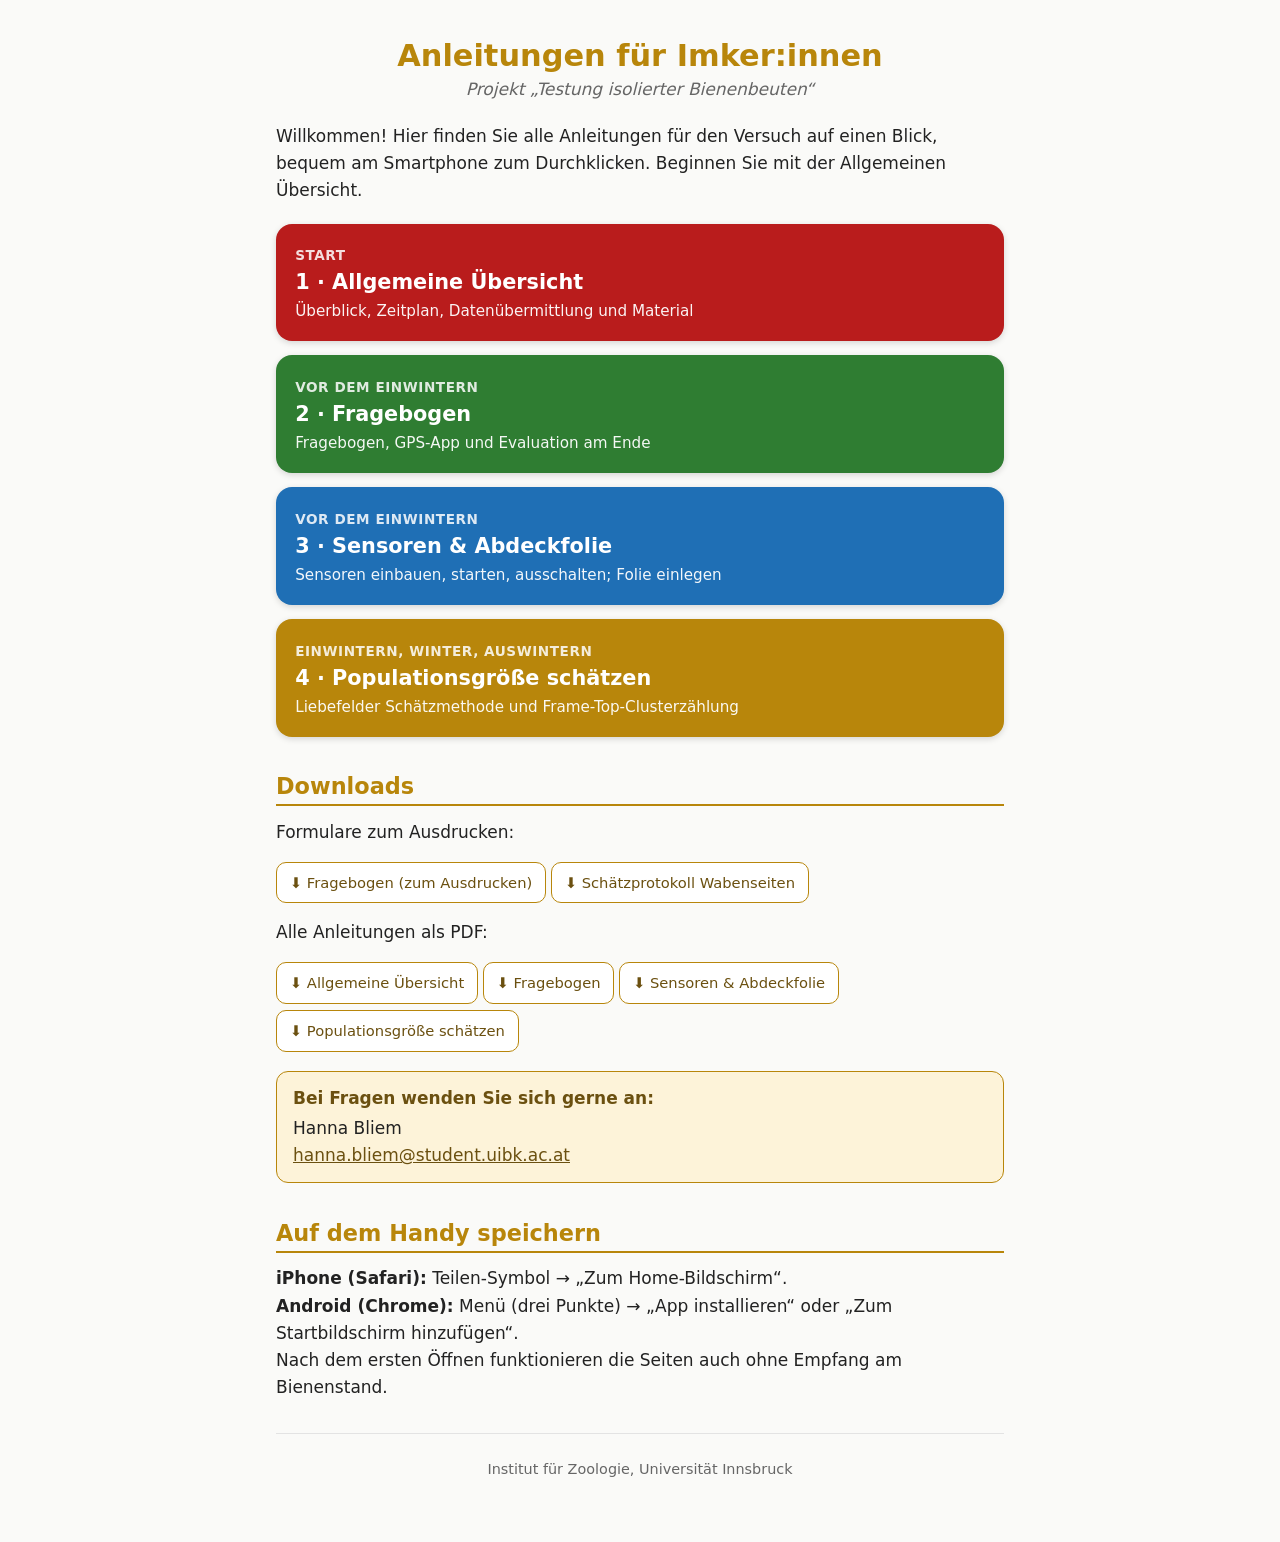
==== index.html @ aa2f10ea "Add files via upload" ====
<!doctype html>
<html lang="de"><head><meta charset="utf-8"><meta name="viewport" content="width=device-width,initial-scale=1">
<title>Imker-Anleitungen – Testung isolierter Bienenbeuten</title>
<meta name="theme-color" content="#B8860B"><link rel="manifest" href="manifest.webmanifest">
<link rel="icon" href="assets/icon-192.png"><link rel="apple-touch-icon" href="assets/icon-192.png">
<link rel="stylesheet" href="assets/style.css"></head><body class="amber">
<main>
<h1 style="margin-top:1.4rem">Anleitungen für Imker:innen</h1>
<p class="sub">Projekt „Testung isolierter Bienenbeuten“</p>
<p>Willkommen! Hier finden Sie alle Anleitungen für den Versuch auf einen Blick, bequem am Smartphone zum Durchklicken. Beginnen Sie mit der Allgemeinen Übersicht.</p>
<div class="home-tiles">
<a class="hero r" href="allgemein.html"><span class="no">Start</span><h2>1 · Allgemeine Übersicht</h2><p>Überblick, Zeitplan, Datenübermittlung und Material</p></a>
<a class="hero g" href="fragebogen.html"><span class="no">Vor dem Einwintern</span><h2>2 · Fragebogen</h2><p>Fragebogen, GPS-App und Evaluation am Ende</p></a>
<a class="hero b" href="sensoren.html"><span class="no">Vor dem Einwintern</span><h2>3 · Sensoren &amp; Abdeckfolie</h2><p>Sensoren einbauen, starten, ausschalten; Folie einlegen</p></a>
<a class="hero a" href="populationsgroesse.html"><span class="no">Einwintern, Winter, Auswintern</span><h2>4 · Populationsgröße schätzen</h2><p>Liebefelder Schätzmethode und Frame-Top-Clusterzählung</p></a>
</div>
<h2>Downloads</h2>
<p>Formulare zum Ausdrucken:</p><p><a class="dl" href="downloads/Fragebogen.pdf">⬇ Fragebogen (zum Ausdrucken)</a><a class="dl" href="downloads/Schaetzprotokoll_Wabenseiten.pdf">⬇ Schätzprotokoll Wabenseiten</a></p>
<p>Alle Anleitungen als PDF:</p><p><a class="dl" href="downloads/1_Anleitung_Allgemein.pdf">⬇ Allgemeine Übersicht</a><a class="dl" href="downloads/2_Anleitung_Fragebogen.pdf">⬇ Fragebogen</a><a class="dl" href="downloads/3_Anleitung_Sensoren.pdf">⬇ Sensoren & Abdeckfolie</a><a class="dl" href="downloads/4_Anleitung_Populationsgroesse_schaetzen.pdf">⬇ Populationsgröße schätzen</a></p>
<div class="box"><strong>Bei Fragen wenden Sie sich gerne an:</strong>Hanna Bliem<br><a href="mailto:hanna.bliem@student.uibk.ac.at">hanna.bliem@student.uibk.ac.at</a></div>
<h2>Auf dem Handy speichern</h2>
<p><b>iPhone (Safari):</b> Teilen-Symbol → „Zum Home-Bildschirm“.<br><b>Android (Chrome):</b> Menü (drei Punkte) → „App installieren“ oder „Zum Startbildschirm hinzufügen“.<br>Nach dem ersten Öffnen funktionieren die Seiten auch ohne Empfang am Bienenstand.</p>
<div class="foot"><p>Institut für Zoologie, Universität Innsbruck</p></div>
</main><script src="assets/app.js"></script></body></html>
---- assets/style.css ----
:root{
  --red:#B91C1C; --red-d:#7F1D1D; --red-l:#FDECEC;
  --green:#2F7D32; --green-d:#1E5622; --green-l:#E8F4E8;
  --blue:#1F6FB5; --blue-d:#154A7C; --blue-l:#E8F1FA;
  --amber:#B8860B; --amber-d:#6B5010; --amber-l:#FDF3D9;
  --ink:#222; --muted:#666; --line:#e3e3e3; --bg:#fafaf8; --card:#fff;
  --accent:var(--red); --accent-d:var(--red-d); --accent-l:var(--red-l);
}
body.green{--accent:var(--green);--accent-d:var(--green-d);--accent-l:var(--green-l)}
body.blue{--accent:var(--blue);--accent-d:var(--blue-d);--accent-l:var(--blue-l)}
body.amber{--accent:var(--amber);--accent-d:var(--amber-d);--accent-l:var(--amber-l)}
*{box-sizing:border-box}
html{-webkit-text-size-adjust:100%;scroll-behavior:smooth}
body{margin:0;font:17px/1.6 system-ui,-apple-system,"Segoe UI",Roboto,Helvetica,Arial,sans-serif;color:var(--ink);background:var(--bg)}
a{color:var(--accent-d)}
.bar{position:sticky;top:0;z-index:20;background:var(--accent);color:#fff;display:flex;align-items:center;gap:.75rem;padding:.55rem 1rem;box-shadow:0 1px 4px rgba(0,0,0,.2)}
.bar a{color:#fff;text-decoration:none;font-weight:600;white-space:nowrap}
.bar .t{opacity:.9;font-size:.9rem;overflow:hidden;text-overflow:ellipsis;white-space:nowrap}
.bar .home{background:rgba(255,255,255,.18);border-radius:999px;padding:.3rem .8rem}
main{max-width:760px;margin:0 auto;padding:1rem 1rem 3rem}
h1{font-size:1.9rem;line-height:1.2;color:var(--accent);margin:.6rem 0 .1rem;text-align:center}
.sub{text-align:center;color:var(--muted);font-style:italic;margin:0 0 1.2rem}
h2{font-size:1.4rem;color:var(--accent);border-bottom:2px solid var(--accent);padding-bottom:.25rem;margin:2.2rem 0 .8rem;line-height:1.25}
h3{font-size:1.12rem;color:var(--accent-d);margin:1.5rem 0 .4rem}
p{margin:.5rem 0 .8rem}
ul,ol{padding-left:1.3rem}li{margin:.3rem 0}
.box{background:var(--accent-l);border:1px solid var(--accent);border-radius:12px;padding:.8rem 1rem;margin:1rem 0}
.box>strong:first-child,.box .bt{display:block;color:var(--accent-d);font-weight:700;margin-bottom:.2rem}
.box p:last-child,.box ul:last-child{margin-bottom:0}
.toc{background:var(--card);border:1px solid var(--line);border-radius:12px;padding:.6rem 1rem;margin:1rem 0}
.toc strong{display:block;margin-bottom:.2rem}
.toc ol{margin:0;padding-left:1.2rem}
.toc a{display:block;padding:.35rem 0;text-decoration:none;font-weight:500}
.steps{list-style:none;padding:0;margin:1rem 0;counter-reset:s}
.steps>li{counter-increment:s;background:var(--card);border:1px solid var(--line);border-left:6px solid var(--accent);border-radius:12px;padding:.9rem 1rem;margin:.8rem 0}
.steps>li::before{content:counter(s);display:inline-flex;align-items:center;justify-content:center;width:2rem;height:2rem;border-radius:50%;background:var(--accent);color:#fff;font-weight:700;margin-right:.55rem;vertical-align:middle}
.steps.abc{counter-reset:s 0}
.steps.abc>li::before{content:counter(s,upper-alpha)}
.steps h4{display:inline;font-size:1.05rem;color:var(--accent-d);vertical-align:middle}
.steps p{margin:.5rem 0 0}
.steps figure{margin:.8rem 0 0}
figure{margin:1rem 0;text-align:center}
figure img{max-width:100%;height:auto;border-radius:8px}
.imgbg{background:#f7f7f4;border-radius:10px;padding:.5rem}
figcaption{font-size:.88rem;color:var(--muted);font-style:italic;margin-top:.4rem}
.zoom{cursor:zoom-in}
.tablewrap{overflow-x:auto;margin:1rem 0;border:1px solid var(--line);border-radius:12px;background:var(--card)}
table{border-collapse:collapse;width:100%;font-size:.95rem}
th{background:var(--accent);color:#fff;text-align:left;padding:.55rem .7rem}
td{padding:.55rem .7rem;border-top:1px solid var(--line);vertical-align:top}
tr.grp td{background:var(--accent-l);font-weight:700;color:var(--accent-d)}
td.n{font-weight:700;color:var(--accent-d);width:2.5rem;text-align:center}
.tiles{display:grid;gap:.8rem;margin:1rem 0}
@media(min-width:620px){.tiles{grid-template-columns:1fr 1fr}.two{grid-template-columns:1fr 1fr!important}}
.tile{border-radius:12px;border:2px solid;padding:.8rem 1rem;background:#fff}
.tile h3{margin:0 0 .3rem;font-size:1.05rem;color:inherit}
.tile.g{border-color:var(--green);background:var(--green-l);color:var(--green-d)}
.tile.a{border-color:var(--amber);background:var(--amber-l);color:var(--amber-d)}
.tile.b{border-color:var(--blue);background:var(--blue-l);color:var(--blue-d)}
.tile p{color:var(--ink);margin:.3rem 0}
.tile a{font-weight:600}
.two{display:grid;gap:.8rem}
.col{background:var(--card);border:1px solid var(--line);border-radius:12px;overflow:hidden}
.col h3{margin:0;background:var(--accent);color:#fff;padding:.5rem .9rem;font-size:1rem}
.col:nth-child(2) h3{background:var(--accent-d)}
.col ul{margin:.6rem 0;padding-left:2rem}
.photos{display:grid;grid-template-columns:1fr 1fr;gap:.6rem;margin:1rem 0}
.photos figure{margin:0;background:var(--accent-l);border:1px solid var(--accent);border-radius:10px;padding:.4rem}
.photos figcaption{font-style:normal;color:var(--ink);font-size:.82rem}
.photos figcaption b{color:var(--accent-d)}
@media(max-width:480px){.photos{grid-template-columns:1fr}}
.pager{display:flex;gap:.7rem;margin:2.5rem 0 1rem}
.pager a{flex:1;text-decoration:none;background:var(--accent);color:#fff;font-weight:600;padding:.8rem 1rem;border-radius:12px;text-align:center}
.pager a.sec{background:#fff;color:var(--accent-d);border:2px solid var(--accent)}
.foot{border-top:1px solid var(--line);margin-top:2rem;padding-top:1rem;font-size:.9rem;color:var(--muted);text-align:center}
.btn{display:inline-block;background:var(--accent);color:#fff!important;text-decoration:none;padding:.65rem 1rem;border-radius:10px;font-weight:600;margin:.2rem 0}
.dl{display:inline-block;margin:.2rem .3rem .2rem 0;padding:.5rem .8rem;border:1px solid var(--accent);border-radius:10px;text-decoration:none;font-size:.92rem;background:#fff}
.code{font:700 1.9rem/1.2 ui-monospace,Consolas,monospace;text-align:center;color:var(--accent-d);margin:.2rem 0;letter-spacing:.03em;word-break:break-all}
.codesub{text-align:center;color:var(--muted);font-style:italic;font-size:.88rem;margin:0 0 .6rem}
.parts{list-style:none;padding:0;margin:.4rem 0 0}.parts li{display:flex;gap:.7rem}.parts b{min-width:3.2rem;color:var(--accent-d)}
.home-tiles{display:grid;gap:.9rem;margin:1.2rem 0}
.hero{display:block;text-decoration:none;color:#fff;border-radius:16px;padding:1.1rem 1.2rem;box-shadow:0 2px 6px rgba(0,0,0,.15)}
.hero .no{opacity:.85;font-size:.85rem;font-weight:600;letter-spacing:.04em;text-transform:uppercase}
.hero h2{margin:.1rem 0 .2rem;color:#fff;border:0;padding:0;font-size:1.3rem}
.hero p{margin:0;opacity:.95;font-size:.95rem}
.hero.r{background:var(--red)}.hero.g{background:var(--green)}.hero.b{background:var(--blue)}.hero.a{background:var(--amber)}
#lb{position:fixed;inset:0;background:rgba(0,0,0,.88);display:none;z-index:50;overflow:auto;-webkit-overflow-scrolling:touch}
#lb.on{display:block}
#lb img{display:block;min-width:100%;max-width:none;width:160%;margin:3rem auto 2rem;background:#fff}
#lb button{position:fixed;top:.6rem;right:.8rem;font-size:1.6rem;background:#fff;border:0;border-radius:50%;width:2.6rem;height:2.6rem;z-index:51}
@media print{.bar,.pager,#lb{display:none}body{background:#fff}}
@media(max-width:520px){
 .tablewrap{overflow-x:visible}
 table,thead,tbody,tr,th,td{display:block;width:auto}
 thead{display:none}
 tr{border-top:1px solid var(--line);padding:.5rem .2rem}
 tr:first-child{border-top:0}
 td{border:0;padding:.15rem .7rem}
 td.n{text-align:left;width:auto}
}
@media(max-width:520px){td[data-l]::before{content:attr(data-l)": ";color:var(--muted,#666);font-size:.85em}}
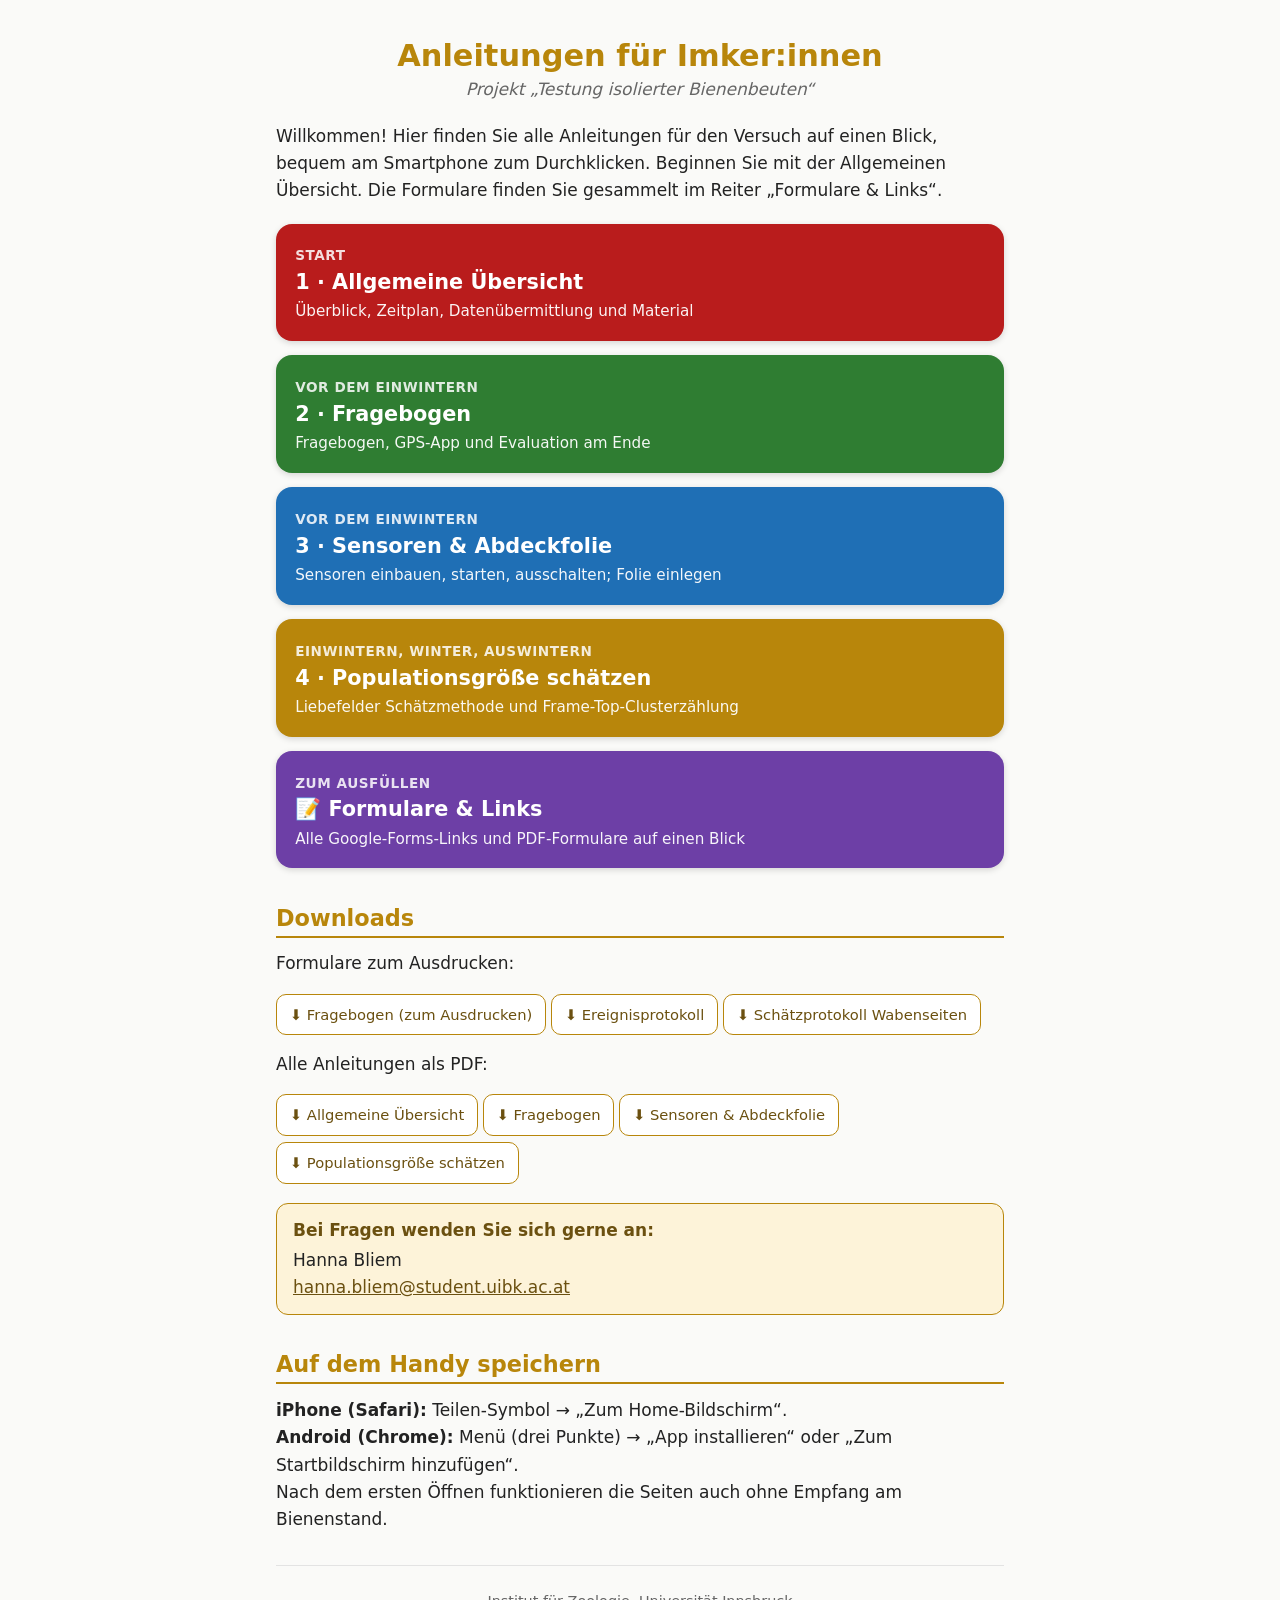
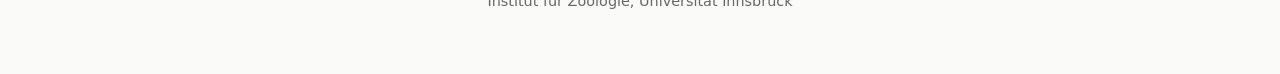
==== commit b5aed161: "Add files via upload" ====
--- a/index.html
+++ b/index.html
@@ -7,15 +7,16 @@
 <main>
 <h1 style="margin-top:1.4rem">Anleitungen für Imker:innen</h1>
 <p class="sub">Projekt „Testung isolierter Bienenbeuten“</p>
-<p>Willkommen! Hier finden Sie alle Anleitungen für den Versuch auf einen Blick, bequem am Smartphone zum Durchklicken. Beginnen Sie mit der Allgemeinen Übersicht.</p>
+<p>Willkommen! Hier finden Sie alle Anleitungen für den Versuch auf einen Blick, bequem am Smartphone zum Durchklicken. Beginnen Sie mit der Allgemeinen Übersicht. Die Formulare finden Sie gesammelt im Reiter „Formulare &amp; Links“.</p>
 <div class="home-tiles">
 <a class="hero r" href="allgemein.html"><span class="no">Start</span><h2>1 · Allgemeine Übersicht</h2><p>Überblick, Zeitplan, Datenübermittlung und Material</p></a>
 <a class="hero g" href="fragebogen.html"><span class="no">Vor dem Einwintern</span><h2>2 · Fragebogen</h2><p>Fragebogen, GPS-App und Evaluation am Ende</p></a>
 <a class="hero b" href="sensoren.html"><span class="no">Vor dem Einwintern</span><h2>3 · Sensoren &amp; Abdeckfolie</h2><p>Sensoren einbauen, starten, ausschalten; Folie einlegen</p></a>
 <a class="hero a" href="populationsgroesse.html"><span class="no">Einwintern, Winter, Auswintern</span><h2>4 · Populationsgröße schätzen</h2><p>Liebefelder Schätzmethode und Frame-Top-Clusterzählung</p></a>
+<a class="hero p" href="formulare.html"><span class="no">Zum Ausfüllen</span><h2>📝 Formulare &amp; Links</h2><p>Alle Google-Forms-Links und PDF-Formulare auf einen Blick</p></a>
 </div>
-<h2>Downloads</h2>
-<p>Formulare zum Ausdrucken:</p><p><a class="dl" href="downloads/Fragebogen.pdf">⬇ Fragebogen (zum Ausdrucken)</a><a class="dl" href="downloads/Schaetzprotokoll_Wabenseiten.pdf">⬇ Schätzprotokoll Wabenseiten</a></p>
+<h2 id="downloads">Downloads</h2>
+<p>Formulare zum Ausdrucken:</p><p><a class="dl" href="downloads/Fragebogen.pdf">⬇ Fragebogen (zum Ausdrucken)</a><a class="dl" href="downloads/Ereignisprotokoll.pdf">⬇ Ereignisprotokoll</a><a class="dl" href="downloads/Schaetzprotokoll_Wabenseiten.pdf">⬇ Schätzprotokoll Wabenseiten</a></p>
 <p>Alle Anleitungen als PDF:</p><p><a class="dl" href="downloads/1_Anleitung_Allgemein.pdf">⬇ Allgemeine Übersicht</a><a class="dl" href="downloads/2_Anleitung_Fragebogen.pdf">⬇ Fragebogen</a><a class="dl" href="downloads/3_Anleitung_Sensoren.pdf">⬇ Sensoren & Abdeckfolie</a><a class="dl" href="downloads/4_Anleitung_Populationsgroesse_schaetzen.pdf">⬇ Populationsgröße schätzen</a></p>
 <div class="box"><strong>Bei Fragen wenden Sie sich gerne an:</strong>Hanna Bliem<br><a href="mailto:hanna.bliem@student.uibk.ac.at">hanna.bliem@student.uibk.ac.at</a></div>
 <h2>Auf dem Handy speichern</h2>
--- a/assets/style.css
+++ b/assets/style.css
@@ -99,3 +99,21 @@
  td.n{text-align:left;width:auto}
 }
 @media(max-width:520px){td[data-l]::before{content:attr(data-l)": ";color:var(--muted,#666);font-size:.85em}}
+/* v3: purple accent, tabs, form cards */
+:root{--purple:#6D3FA6;--purple-d:#44236E;--purple-l:#F1EAF9}
+body.purple{--accent:var(--purple);--accent-d:var(--purple-d);--accent-l:var(--purple-l)}
+.hero.p{background:var(--purple)}
+.tabs{position:sticky;top:46px;z-index:19;display:flex;gap:.4rem;overflow-x:auto;padding:.45rem .7rem;background:#fff;border-bottom:1px solid var(--line);-webkit-overflow-scrolling:touch;scrollbar-width:none}
+.tabs::-webkit-scrollbar{display:none}
+.tabs a{flex:0 0 auto;text-decoration:none;color:var(--ink);font-size:.9rem;font-weight:600;padding:.35rem .75rem;border-radius:999px;border:1px solid var(--line);background:#f4f4f1;white-space:nowrap}
+.tabs a.on{background:var(--accent);border-color:var(--accent);color:#fff}
+.fcard{background:var(--card);border:1px solid var(--line);border-left:7px solid var(--accent);border-radius:12px;padding:.9rem 1rem;margin:1rem 0}
+.fcard.g{border-left-color:var(--green)}.fcard.a{border-left-color:var(--amber)}.fcard.b{border-left-color:var(--blue)}
+.fcard h3{margin:.15rem 0 .3rem;color:var(--ink)}
+.fcard .when{display:inline-block;font-size:.8rem;font-weight:700;letter-spacing:.03em;text-transform:uppercase;color:var(--muted)}
+.fcard p{margin:.35rem 0}
+.fcard .more{margin-top:.6rem;font-size:.95rem}
+.nopdf{font-size:.9rem;color:var(--muted)}
+.top{position:sticky;top:0;z-index:20}
+.top .bar,.top .tabs{position:static}
+@media print{.top{display:none}}
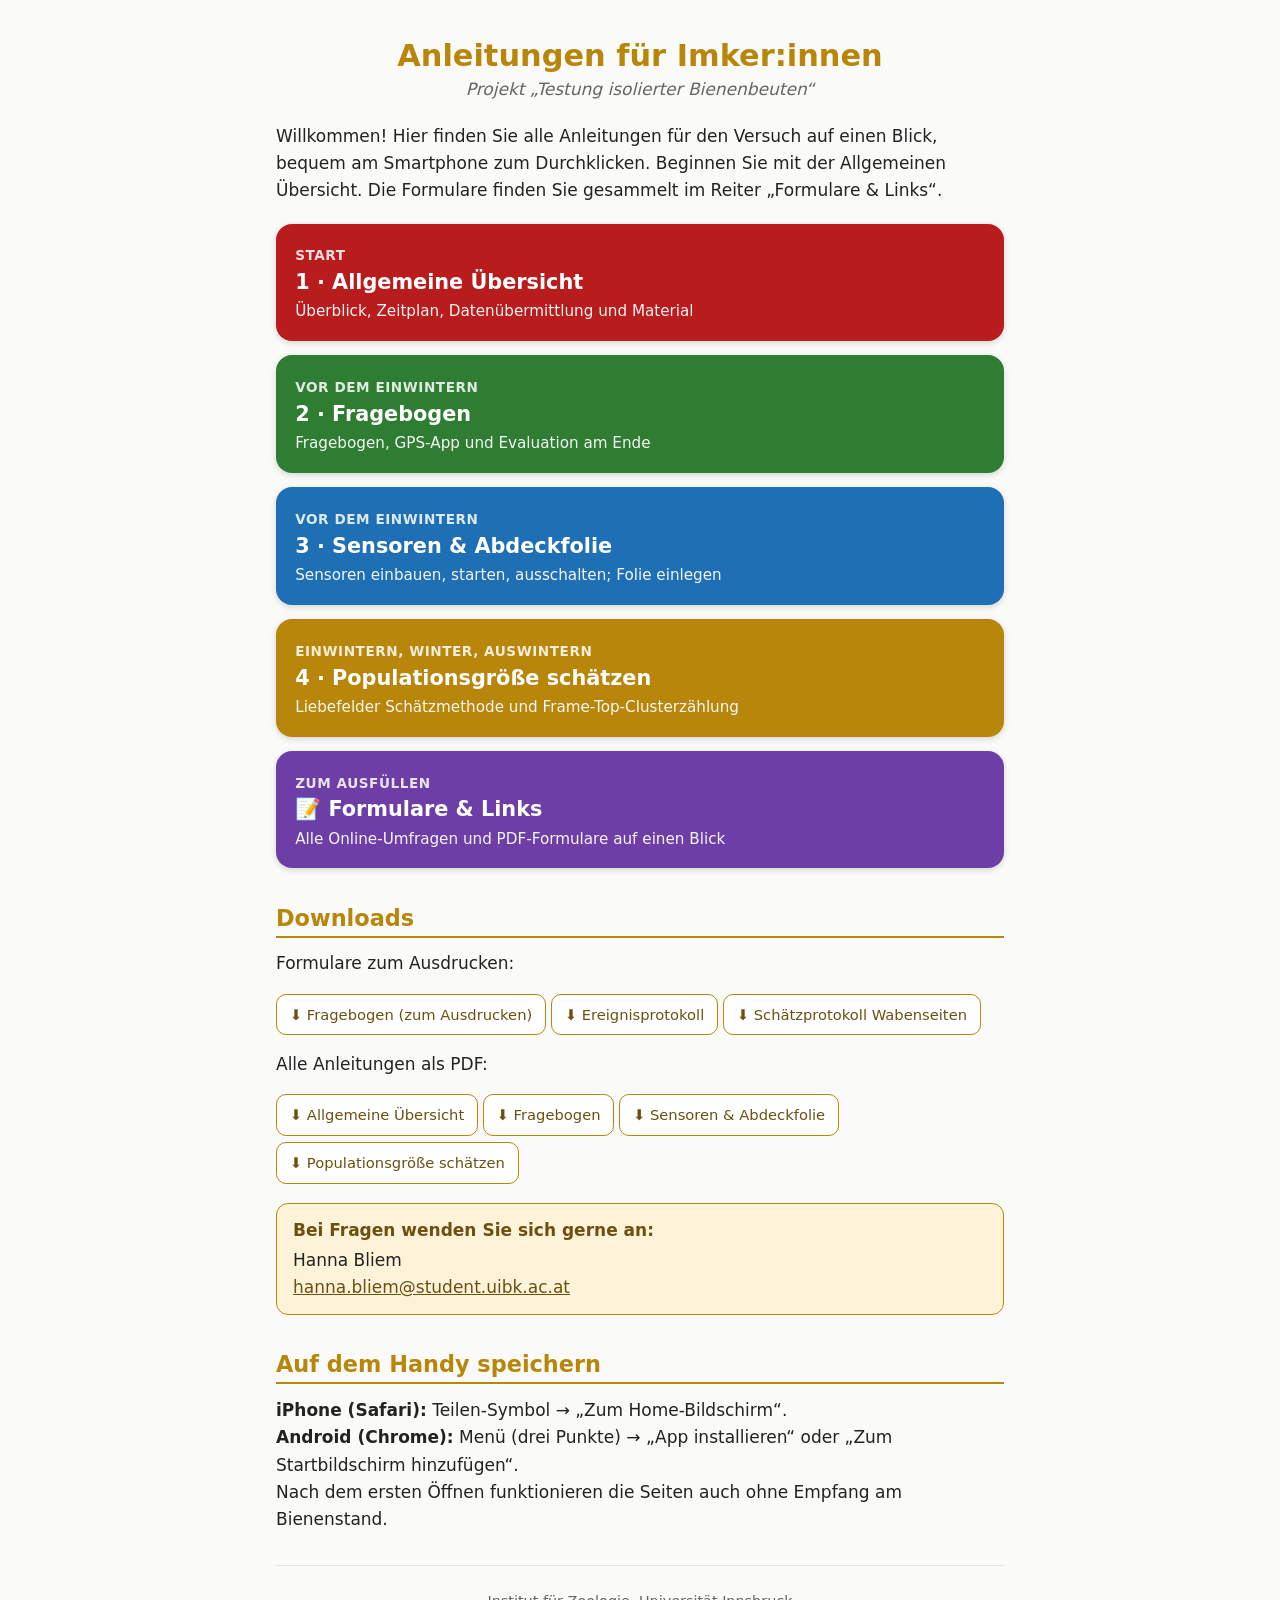
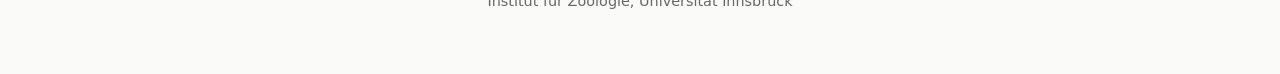
==== commit 5385f706: "Add files via upload" ====
--- a/index.html
+++ b/index.html
@@ -13,7 +13,7 @@
 <a class="hero g" href="fragebogen.html"><span class="no">Vor dem Einwintern</span><h2>2 · Fragebogen</h2><p>Fragebogen, GPS-App und Evaluation am Ende</p></a>
 <a class="hero b" href="sensoren.html"><span class="no">Vor dem Einwintern</span><h2>3 · Sensoren &amp; Abdeckfolie</h2><p>Sensoren einbauen, starten, ausschalten; Folie einlegen</p></a>
 <a class="hero a" href="populationsgroesse.html"><span class="no">Einwintern, Winter, Auswintern</span><h2>4 · Populationsgröße schätzen</h2><p>Liebefelder Schätzmethode und Frame-Top-Clusterzählung</p></a>
-<a class="hero p" href="formulare.html"><span class="no">Zum Ausfüllen</span><h2>📝 Formulare &amp; Links</h2><p>Alle Google-Forms-Links und PDF-Formulare auf einen Blick</p></a>
+<a class="hero p" href="formulare.html"><span class="no">Zum Ausfüllen</span><h2>📝 Formulare &amp; Links</h2><p>Alle Online-Umfragen und PDF-Formulare auf einen Blick</p></a>
 </div>
 <h2 id="downloads">Downloads</h2>
 <p>Formulare zum Ausdrucken:</p><p><a class="dl" href="downloads/Fragebogen.pdf">⬇ Fragebogen (zum Ausdrucken)</a><a class="dl" href="downloads/Ereignisprotokoll.pdf">⬇ Ereignisprotokoll</a><a class="dl" href="downloads/Schaetzprotokoll_Wabenseiten.pdf">⬇ Schätzprotokoll Wabenseiten</a></p>
--- a/assets/style.css
+++ b/assets/style.css
@@ -117,3 +117,7 @@
 .top{position:sticky;top:0;z-index:20}
 .top .bar,.top .tabs{position:static}
 @media print{.top{display:none}}
+.embed{margin:1rem 0}
+.embed iframe{width:100%;height:80vh;min-height:560px;border:1px solid var(--line);border-radius:12px;background:#fff;margin-top:.6rem}
+.embed .hint{font-size:.92rem;color:var(--muted)}
+button.btn{font:inherit;font-weight:600;border:0;cursor:pointer}
